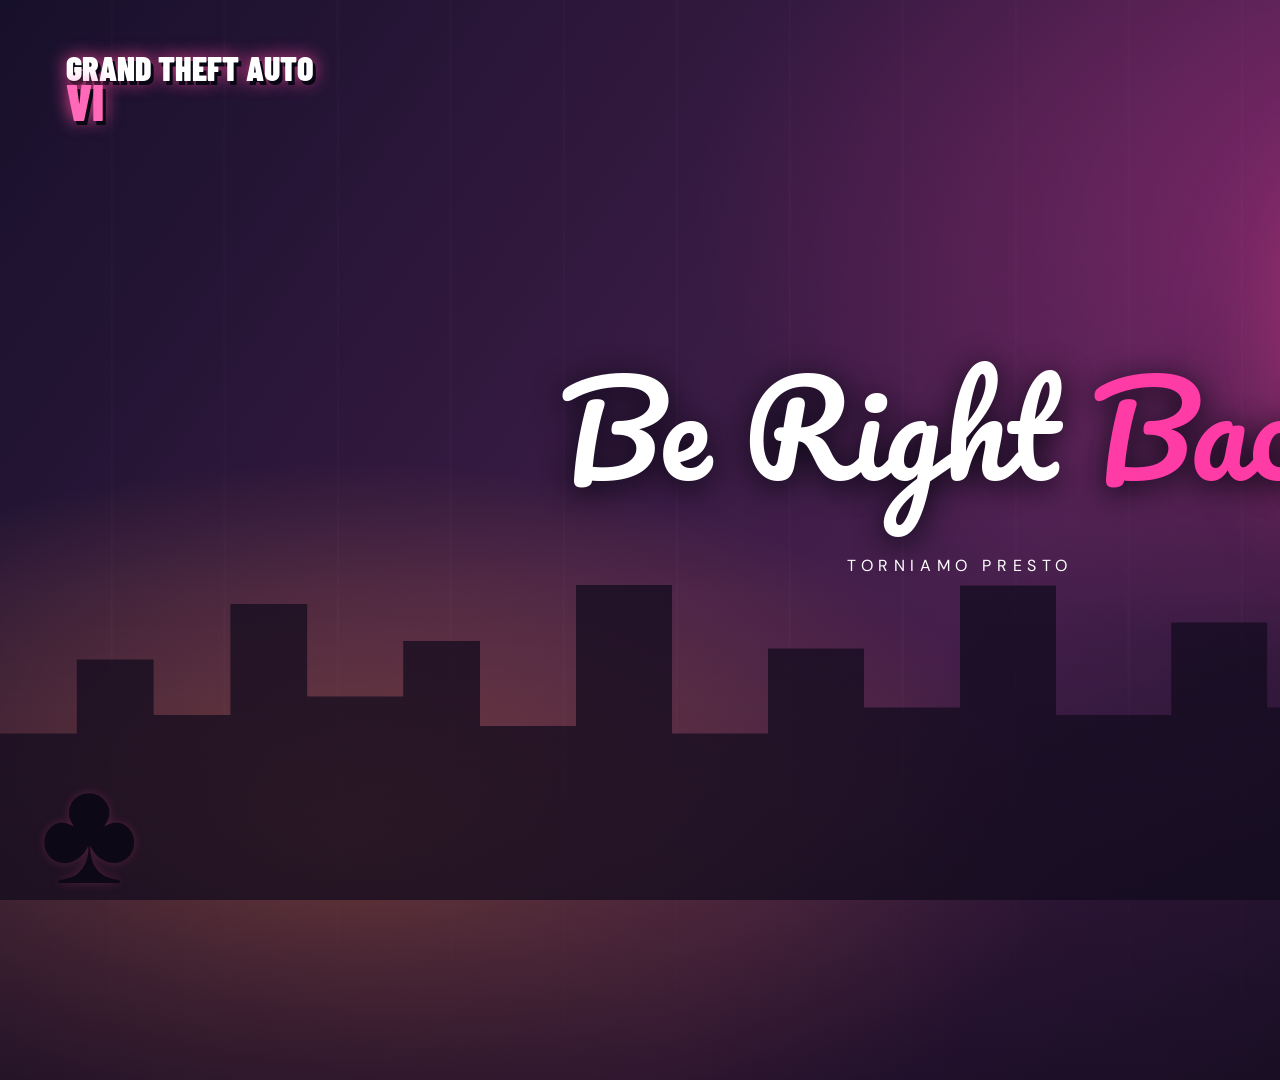
==== pages/brb.html @ 52b12bdd "init" ====
<!doctype html>
<html lang="it">
  <head>
    <meta charset="utf-8">
    <meta name="viewport" content="width=device-width,initial-scale=1">
    <title>Be Right Back — Vice City Live</title>
    <link rel="stylesheet" href="../assets/css/styles.css">
  </head>
  <body>
    <main class="obs-scene">
      <div class="scene-bg"></div>
      <div class="sun"></div>
      <div class="cityline"></div>
      <div class="palm left">♣</div>
      <div class="palm right">♣</div>
      <div class="scene-logo">Grand Theft Auto<span>VI</span></div>
      <div class="brb-copy">
        <div class="script-title">Be Right <em>Back</em></div>
        <br>
        <br>
        <p>TORNIAMO PRESTO</p>
      </div>
      <div class="scene-footer"><span></span>
        <div class="socials"><span>TWITCH</span><span>YOUTUBE</span><span>TIKTOK</span></div>
      </div>
    </main>
    <script src="../assets/js/config.js"></script>
    <script src="../assets/js/app.js"></script>
  </body>
</html>
---- assets/css/styles.css ----
@import url('https://fonts.googleapis.com/css2?family=Barlow+Condensed:wght@500;600;700;800;900&family=DM+Sans:wght@400;500;600;700&family=Pacifico&display=swap');
:root{--pink:#ff3ca6;--pink2:#ff77c8;--orange:#ff9b55;--cyan:#62eaff;--ink:#100a1c;--white:#fff8fb;--muted:#d5c4d9;--line:rgba(255,115,201,.42)}
*{box-sizing:border-box}html{scroll-behavior:smooth}body{margin:0;background:#100a1c;color:var(--white);font-family:'DM Sans',sans-serif}a{color:inherit;text-decoration:none}.eyebrow,.scene-number,.section-count,.hero-meta,.hub-footer{font-size:11px;letter-spacing:.2em;font-weight:700}.hub-page{min-height:100vh;overflow-x:hidden;background:radial-gradient(ellipse at 78% 18%,#62245f 0,transparent 35%),linear-gradient(135deg,#100a1c,#1b1030 55%,#351638)}.hub-bg{position:fixed;inset:0;pointer-events:none;opacity:.24;background:repeating-linear-gradient(115deg,transparent 0 80px,rgba(255,255,255,.025) 81px 82px),linear-gradient(180deg,transparent 50%,#100a1c 100%)}.hub-header,.hub-main{position:relative;z-index:1;max-width:1320px;margin:auto}.hub-header{height:90px;padding:0 36px;display:flex;align-items:center;justify-content:space-between;border-bottom:1px solid rgba(255,255,255,.1)}.brand{display:flex;align-items:center;gap:13px}.brand-mark{font-family:'Barlow Condensed';font-weight:900;font-size:28px;line-height:1;padding:5px 9px;border:2px solid var(--pink);transform:skew(-7deg);color:#fff;text-shadow:0 0 14px var(--pink);box-shadow:0 0 18px #ff3ca655}.brand b,.brand small{display:block}.brand b{font-family:'Barlow Condensed';font-size:18px;letter-spacing:.13em}.brand small{font-size:9px;letter-spacing:.2em;color:#d9b9d9}.hub-header>.eyebrow{color:#e7b8db}.hub-main{padding:70px 36px 24px}.hero{max-width:760px;padding:40px 0 75px}.hero .eyebrow{color:var(--cyan)}h1,h2,.scene-title{font-family:'Barlow Condensed',sans-serif;text-transform:uppercase;margin:0;font-weight:900;letter-spacing:-.025em}h1{font-size:clamp(72px,10vw,132px);line-height:.78;margin:22px 0 28px;text-shadow:0 8px 45px #0008}h1 em,.scene-title em{font-family:'Pacifico',cursive;text-transform:none;font-weight:400;color:var(--pink);font-size:.78em;letter-spacing:0;text-shadow:0 0 28px #ff3ca655}.hero-copy{max-width:540px;color:#e1d2e4;font-size:16px;line-height:1.75}.hero-actions{display:flex;gap:13px;flex-wrap:wrap;margin-top:30px}.btn{display:inline-flex;align-items:center;gap:20px;padding:14px 19px;font-size:12px;font-weight:700;letter-spacing:.06em;text-transform:uppercase;border-radius:3px}.btn-primary{background:linear-gradient(100deg,#ff399f,#b74cff);box-shadow:0 8px 30px #ff3ca633}.btn-ghost{border:1px solid #ffffff42;background:#ffffff09}.hero-meta{display:flex;gap:25px;flex-wrap:wrap;margin-top:34px;color:#c8b4ce;font-size:9px}.hero-meta i{display:inline-block;width:7px;height:7px;border-radius:50%;background:#62ffbb;box-shadow:0 0 10px #62ffbb;margin-right:7px}.scene-section{padding:32px 0 42px;border-top:1px solid #ffffff22}.section-heading{display:flex;justify-content:space-between;align-items:end;margin-bottom:22px}.section-heading .eyebrow{color:var(--cyan);margin:0 0 8px}.section-heading h2{font-size:42px}.section-count{color:#d4b6d6}.scene-grid{display:grid;grid-template-columns:repeat(4,1fr);gap:14px}.scene-card{height:240px;position:relative;overflow:hidden;padding:19px;display:flex;flex-direction:column;justify-content:space-between;border:1px solid #ffffff24;background:linear-gradient(150deg,#51234e,#171127 75%);isolation:isolate;transition:.25s}.scene-card:before{content:"";position:absolute;z-index:-1;inset:0;background:radial-gradient(ellipse at 75% 30%,#ff8d9d88,transparent 35%),linear-gradient(155deg,transparent 20%,#080713 95%)}.scene-card:after{content:"";position:absolute;z-index:-1;width:180%;height:90px;left:-25%;bottom:25px;transform:rotate(-13deg);background:linear-gradient(90deg,transparent,#ff3ca655,transparent);filter:blur(18px)}.card-chat:before{background:radial-gradient(ellipse at 70% 20%,#bd5dff99,transparent 38%),linear-gradient(155deg,transparent 20%,#080713 95%)}.card-game:before{background:radial-gradient(ellipse at 50% 35%,#ff9b5588,transparent 40%),linear-gradient(155deg,transparent 20%,#080713 95%)}.card-brb:before{background:radial-gradient(ellipse at 65% 25%,#62eaff77,transparent 38%),linear-gradient(155deg,transparent 20%,#080713 95%)}.scene-card:hover{transform:translateY(-5px);border-color:var(--pink);box-shadow:0 15px 45px #0006}.scene-number{font-size:9px;color:#f6c4e5}.scene-title{font-size:45px;line-height:.95}.scene-title em{font-size:.7em}.scene-link{font-size:10px;letter-spacing:.12em;text-transform:uppercase;color:#ffc3e8}.utility-grid{display:grid;grid-template-columns:1fr 1fr;gap:14px}.utility-card{min-height:82px;padding:17px 20px;border:1px solid #ffffff20;background:#ffffff08;display:flex;align-items:center;gap:15px}.utility-icon{font-size:23px;color:var(--pink)}.utility-card b,.utility-card small{display:block}.utility-card b{font-family:'Barlow Condensed';font-size:19px;text-transform:uppercase;letter-spacing:.07em}.utility-card small{font-size:10px;color:#cbb9d0;margin-top:3px}.arrow,.text-link{margin-left:auto;color:#ff8bc9;font-size:11px}.hub-footer{display:flex;justify-content:space-between;padding:35px 0 10px;color:#a993b1;font-size:9px}
/* OBS scene canvas */
.obs-scene{width:1920px;height:1080px;position:relative;overflow:hidden;background:#120b20;color:white;font-family:'DM Sans',sans-serif}.scene-bg{position:absolute;inset:0;background:radial-gradient(ellipse at 18% 78%,#ff8b5570,transparent 32%),radial-gradient(ellipse at 78% 20%,#ff3ca655,transparent 38%),linear-gradient(125deg,#17102b,#48204e 52%,#111020)}.scene-bg:before{content:"";position:absolute;inset:0;opacity:.55;background:linear-gradient(180deg,transparent 55%,#0b0716 100%),repeating-linear-gradient(90deg,transparent 0 110px,#ffffff08 111px 113px)}.sun{position:absolute;width:470px;height:470px;border-radius:50%;right:170px;top:110px;background:linear-gradient(180deg,#ffb05e,#ff4d9d 65%,#8b42d0);box-shadow:0 0 110px #ff4c9d77;opacity:.82}.sun:after{content:"";position:absolute;inset:55% 0 0;background:repeating-linear-gradient(180deg,transparent 0 13px,#381746 14px 19px);border-radius:0 0 240px 240px}.cityline{position:absolute;bottom:180px;left:0;right:0;height:370px;opacity:.72;background:linear-gradient(180deg,transparent 0 15%,#100a1c 15% 100%);clip-path:polygon(0 55%,4% 55%,4% 35%,8% 35%,8% 50%,12% 50%,12% 20%,16% 20%,16% 45%,21% 45%,21% 30%,25% 30%,25% 53%,30% 53%,30% 8%,35% 8%,35% 55%,40% 55%,40% 32%,45% 32%,45% 48%,50% 48%,50% 15%,55% 15%,55% 50%,61% 50%,61% 25%,66% 25%,66% 48%,72% 48%,72% 12%,77% 12%,77% 48%,82% 48%,82% 30%,88% 30%,88% 50%,94% 50%,94% 38%,100% 38%,100% 100%,0 100%)}.palm{position:absolute;bottom:150px;font-size:150px;color:#090713;opacity:.85;text-shadow:0 0 10px #ff4d9d44}.palm.left{left:40px}.palm.right{right:60px;transform:scaleX(-1)}.scene-logo{position:absolute;top:54px;left:66px;font-family:'Barlow Condensed';font-weight:900;font-size:34px;line-height:.8;text-transform:uppercase;text-shadow:3px 4px #090713,0 0 18px #ff4d9d}.scene-logo span{display:block;color:#ff69b8;font-size:50px}.scene-kicker{font-size:15px;letter-spacing:.32em;text-transform:uppercase;color:#ffd4eb}.script-title{font-family:'Pacifico',cursive;font-size:108px;line-height:1.1;color:white;text-shadow:0 5px 30px #090713}.script-title em{color:var(--pink);font-style:normal}.scene-footer{position:absolute;bottom:38px;left:66px;right:66px;display:flex;justify-content:space-between;font-size:14px;letter-spacing:.2em;color:#f6cde5;text-transform:uppercase}.socials{display:flex;gap:20px}.socials span{border:1px solid #ff8acb88;padding:7px 10px}.glass-panel{background:linear-gradient(135deg,#160d27dd,#170c20aa);border:2px solid #ff4db1;box-shadow:0 0 25px #ff3ca655,inset 0 0 22px #ff3ca622;border-radius:8px}.starting-copy{position:absolute;left:130px;top:280px}.starting-copy .script-title{font-size:132px}.countdown{font-family:'Barlow Condensed';font-size:35px;letter-spacing:.18em;margin-top:35px;color:#fff}.scene-center{position:absolute;left:50%;top:48%;transform:translate(-50%,-50%);text-align:center}.scene-center .script-title{font-size:115px}.subtitle{letter-spacing:.34em;text-transform:uppercase;font-size:16px;margin-top:20px;color:#ffe0f0}.webcam-frame{position:absolute;left:70px;bottom:95px;width:500px;height:282px;padding:8px}.webcam-inner{width:100%;height:100%;border:1px dashed #ff8bc9aa;background:#09071355;display:grid;place-items:center;color:#ffb5dc;letter-spacing:.2em;font-size:14px;text-transform:uppercase}.chat-frame{position:absolute;right:70px;bottom:95px;width:390px;height:520px;padding:14px}.panel-label{font-family:'Barlow Condensed';font-size:26px;letter-spacing:.12em;text-transform:uppercase;color:#ff9bd1;border-bottom:1px solid #ff66b566;padding-bottom:10px}.chat-placeholder{position:absolute;bottom:18px;left:20px;color:#c5a9c9;font-size:13px}.lower-third{position:absolute;left:620px;bottom:105px;width:650px;padding:18px 24px;border-left:5px solid var(--pink);background:linear-gradient(90deg,#1a0e2ddd,#1a0e2d66)}.lower-third b{font-family:'Barlow Condensed';font-size:30px;letter-spacing:.08em;text-transform:uppercase}.lower-third small{display:block;color:#f4a9d2;letter-spacing:.2em;margin-top:5px}.game-hud{position:absolute;top:54px;right:68px;display:flex;gap:12px}.hud-pill{padding:11px 16px;background:#10091dba;border:1px solid #ff72bf88;font-size:13px;letter-spacing:.14em;text-transform:uppercase}.brb-copy{position:absolute;left:50%;top:44%;transform:translate(-50%,-50%);text-align:center;width:100%}.brb-copy .script-title{font-size:125px}.brb-copy p{letter-spacing:.35em;text-transform:uppercase}.alert-demo{position:absolute;left:50%;top:50%;transform:translate(-50%,-50%);width:700px;padding:25px 35px;text-align:center;opacity:0;transition:.35s}.alert-demo.show{opacity:1;animation:alertIn .5s ease-out}@keyframes alertIn{from{transform:translate(-50%,-40%);opacity:0}to{transform:translate(-50%,-50%);opacity:1}}.alert-demo strong{display:block;font-family:'Barlow Condensed';font-size:42px;text-transform:uppercase;letter-spacing:.1em}.alert-demo span{color:#ff9bd1;font-size:19px}
@media(max-width:900px){.hub-header{padding:0 20px}.hub-main{padding:40px 20px}.scene-grid{grid-template-columns:repeat(2,1fr)}.utility-grid{grid-template-columns:1fr}.hub-header>.eyebrow{display:none}.section-heading h2{font-size:34px}.scene-card{height:190px}.scene-title{font-size:38px}.hub-footer{gap:15px;flex-direction:column}}

/* Webcam in alto a sinistra (gameplay) */
.webcam-frame.top-left{top:70px;bottom:auto;left:70px}
/* Nametag streamer */
.nametag{position:absolute;display:inline-block;padding:7px 18px 7px 14px;border-left:4px solid var(--pink);background:linear-gradient(90deg,#1a0e2dd9,#1a0e2d55)}
.nametag b{font-family:'Barlow Condensed',sans-serif;font-weight:800;font-size:30px;line-height:1;letter-spacing:.06em;color:#fff;text-shadow:0 0 12px var(--pink)}
.nametag.under-cam{top:362px;left:70px}
.nametag.bottom-left{left:70px;bottom:95px}
html.transparent,html.transparent body,html.transparent .obs-scene{background:transparent!important}
/* Just Chatting: webcam a schermo intero (sorgente webcam OBS sotto questa pagina trasparente) */
.cam-full{position:absolute;inset:0;border:3px solid #ff4db1;box-shadow:inset 0 0 60px #ff3ca644;pointer-events:none}

[hidden]{display:none!important}
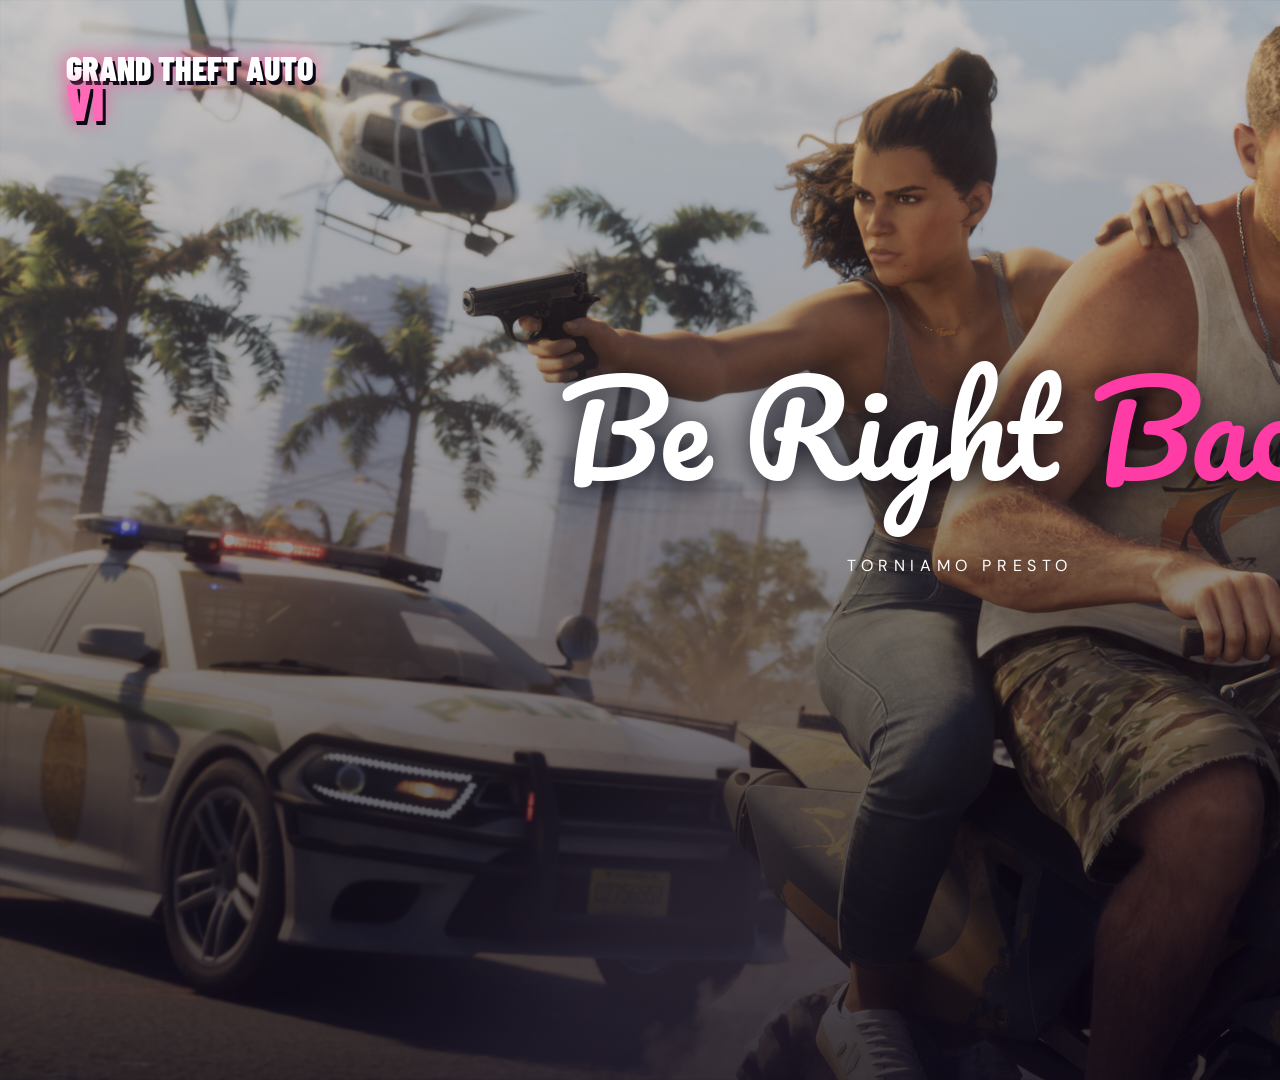
==== commit e92a210b: "edits" ====
--- a/pages/brb.html
+++ b/pages/brb.html
@@ -8,7 +8,7 @@
   </head>
   <body>
     <main class="obs-scene">
-      <div class="scene-bg"></div>
+      <div class="scene-bg" data-bg="brb"></div>
       <div class="sun"></div>
       <div class="cityline"></div>
       <div class="palm left">♣</div>
--- a/assets/css/styles.css
+++ b/assets/css/styles.css
@@ -16,4 +16,8 @@
 /* Just Chatting: webcam a schermo intero (sorgente webcam OBS sotto questa pagina trasparente) */
 .cam-full{position:absolute;inset:0;border:3px solid #ff4db1;box-shadow:inset 0 0 60px #ff3ca644;pointer-events:none}
 
+/* Sfondo immagine personalizzato */
+.scene-bg.has-img:before{opacity:1;background:linear-gradient(180deg,#0b071633 0,#0b071666 45%,#0b0716cc 100%)}
+.obs-scene.has-img .sun,.obs-scene.has-img .cityline,.obs-scene.has-img .palm{display:none}
+
 [hidden]{display:none!important}
